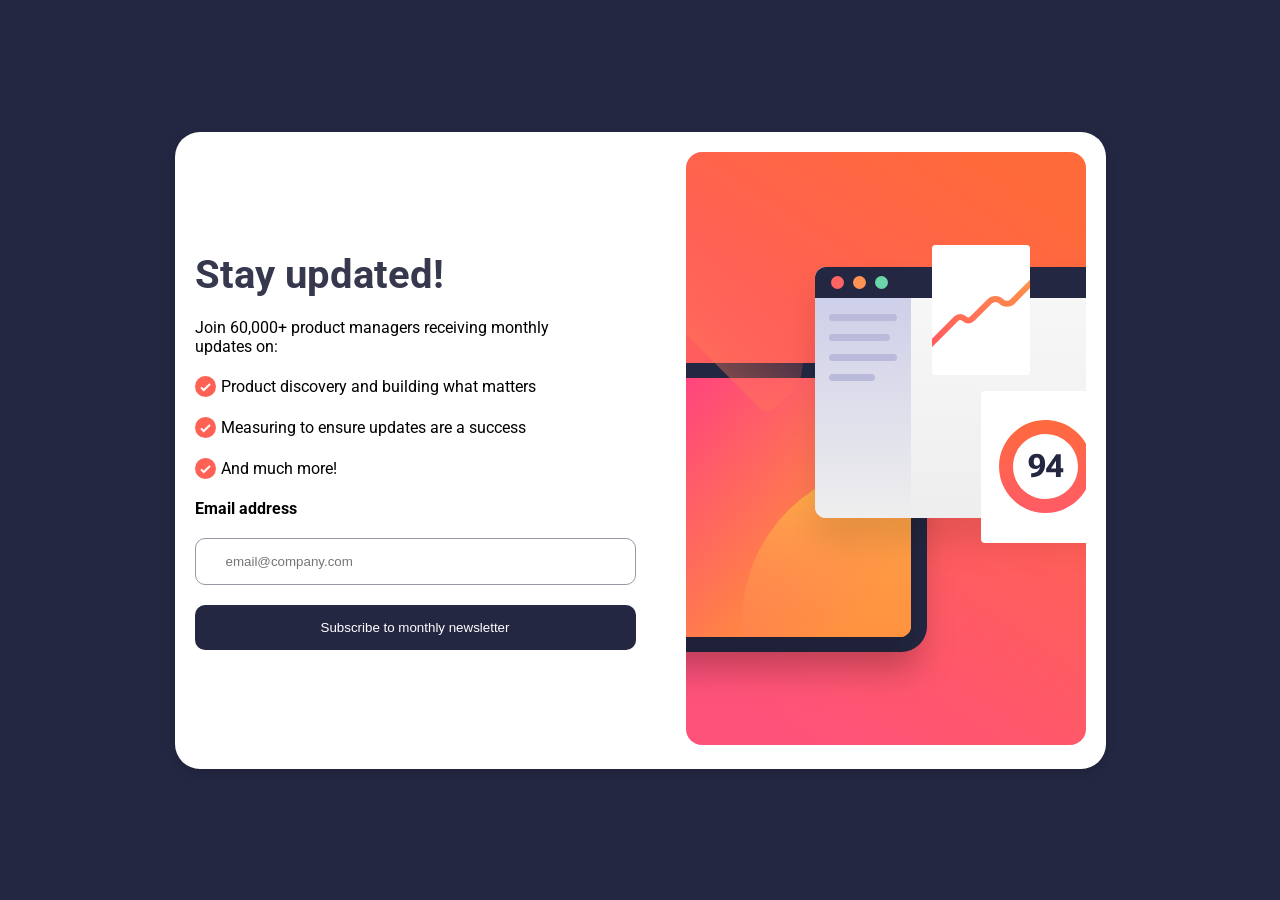
==== index.html @ d439b949 "initial commit" ====
<!doctype html>
<html lang="en">
  <head>
    <meta charset="UTF-8" />
    <meta name="viewport" content="width=device-width, initial-scale=1.0" />
    <title>newsletter</title>
    <link rel="stylesheet" href="style.css" />
    <link rel="preconnect" href="https://fonts.googleapis.com" />
    <link rel="preconnect" href="https://fonts.gstatic.com" crossorigin />
    <link
      href="https://fonts.googleapis.com/css2?family=Roboto:ital,wght@0,100..900;1,100..900&display=swap"
      rel="stylesheet"
    />
  </head>
  <body>
    <div class="card-contents">
      <div class="card-left">
        <p class="form-title">Stay updated!</p>
        <p class="form-description">
          Join 60,000+ product managers receiving monthly updates on:
        </p>
        <div class="checklist">
          <img src="assets/images/icon-list.svg" alt="checkmark icon" />
          <p>Product discovery and building what matters</p>
        </div>
        <div class="checklist">
          <img src="assets/images/icon-list.svg" alt="checkmark icon" />
          <p>Measuring to ensure updates are a success</p>
        </div>
        <div class="checklist">
          <img src="assets/images/icon-list.svg" alt="checkmark icon" />
          <p>And much more!</p>
        </div>
        <div class="error-box">
          <p class="mail-text">Email address</p>
          <p class="error hidden">Valid Email Required</p>
        </div>
        <input
          class="mail-placeholder"
          type="email"
          id="email"
          placeholder="email@company.com"
        />
        <button class="subscribe-button">
          Subscribe to monthly newsletter
        </button>
      </div>
      <div class="card-photo">
        <picture>
          <source
            media="(min-width: 1024px)"
            srcset="assets/images/illustration-sign-up-desktop.svg"
          />
          <source
            media="(min-width: 600px)"
            srcset="assets/images/illustration-sign-up-tablet.svg"
          />
          <img src="assets/images/illustration-sign-up-mobile.svg" alt="" />
        </picture>
      </div>
    </div>

    <!-- sucess message  -->
    <div class="container hidden">
      <div class="success-card">
        <img class="success-icon" src="assets/images/icon-success.svg" alt="" />
        <p class="greeting-message">Thanks for subscribing!</p>
        <button class="dismiss-button">Dismiss Message</button>
      </div>
    </div>

    <script src="script.js"></script>
  </body>
</html>
---- style.css ----
* {
  margin: 0;
  box-sizing: border-box;
}

body {
  min-height: 100vh;
  padding: 20px;
  display: flex;
  align-items: center;
  font-family: "Roboto";
  background-color: hsl(234, 29%, 20%);
}

.form-title {
  font-size: 40px;
  font-weight: bold;
  color: hsl(235, 18%, 26%);
}

.form-description {
  width: 90%;
}

.card-contents {
  display: flex;
  align-items: center;
  margin: 0 auto;
  background-color: hsl(0, 0%, 100%);
  padding: 20px;
  border-radius: 25px;
  gap: 50px;
  box-shadow: 0px 4px 10px rgba(0, 0, 0, 0.15);
}

.card-left {
  display: flex;
  flex-direction: column;
  gap: 20px;
}

.checklist {
  display: flex;
  flex-direction: row;
  gap: 5px;
  align-items: center;
}

.error-box {
  display: flex;
  justify-content: space-between;
}

.error {
  color: hsl(4, 100%, 67%);
}

.mail-text {
  font-weight: bold;
}

/* .mail-placeholder {
  border-color: hsl(4, 100%, 67%);
  background-color: hsl(3, 76%, 95%);
  color: hsl(4, 100%, 67%);
} */

/* .error {
  display: inline;
} */

input,
.subscribe-button {
  padding: 15px 30px;
  border: none;
  border-radius: 10px;
  outline: none;
}

.subscribe-button {
  background-color: hsl(234, 29%, 20%);
  color: white;
  border: none;
  cursor: pointer;
  transition: background-color 0.6s ease;
}

.subscribe-button:active {
  background-color: hsl(4, 100%, 67%);
}

.subscribe-button:hover {
  background-color: hsl(4, 100%, 67%);
}

input {
  border: 1px solid hsl(233, 8%, 62%);
}

.hidden {
  display: none !important;
}

/* success message */

.success-icon {
  width: 80px;
}

.container {
  margin: 0 auto;
  background-color: hsl(0, 0%, 100%);
  padding: 10px 40px;
  border-radius: 25px;
  box-shadow: 0px 4px 10px rgba(0, 0, 0, 0.15);
  width: 30rem;
}

.success-card {
  display: flex;
  flex-direction: column;
  gap: 30px;
  padding: 10px 10px 10px 10px;
  width: 100%;
  max-width: 500px;
}

.greeting-message {
  font-size: 50px;
  line-height: 1;
  font-weight: bold;
}

.confirmation-message {
  width: 100%;
}

.dismiss-button {
  width: 100%;
  padding: 15px 30px;
  background-color: hsl(234, 29%, 20%);
  border: none;
  border-radius: 10px;
  color: white;
  transition: background-color 0.6s ease;
}

.dismiss-button:active {
  background-color: hsl(4, 100%, 67%);
}

.dismiss-button:hover {
  background-color: hsl(4, 100%, 67%);
}

/* media queries */
@media screen and (max-width: 900px) {
  .card-contents {
    display: flex;
    flex-direction: column-reverse;
    align-items: center;
  }

  .confirmation-message {
    margin-bottom: 80px;
  }
}
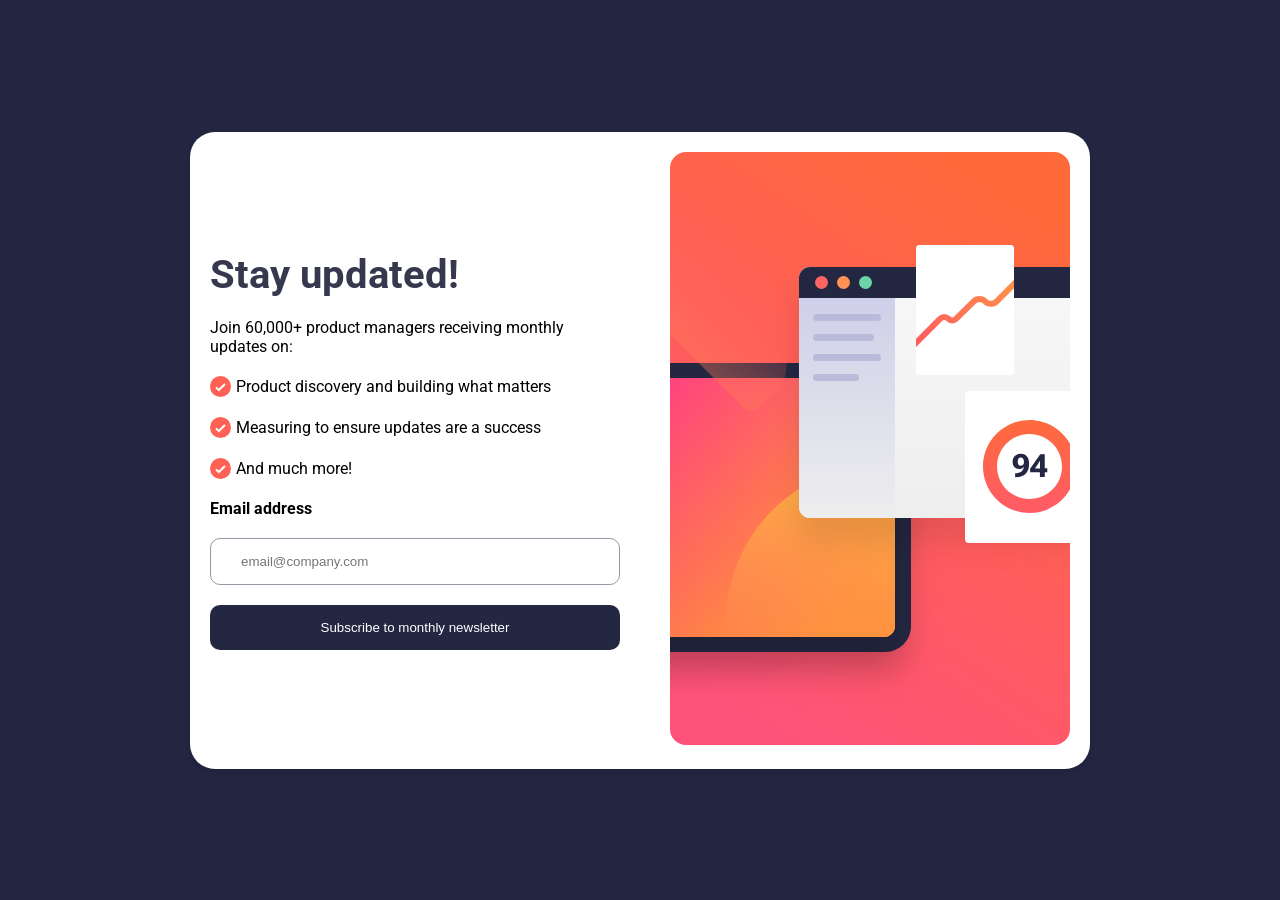
==== commit 43eaad11: "adjust card width" ====
--- a/index.html
+++ b/index.html
@@ -52,7 +52,7 @@
             srcset="assets/images/illustration-sign-up-desktop.svg"
           />
           <source
-            media="(min-width: 600px)"
+            media="(min-width: 800px)"
             srcset="assets/images/illustration-sign-up-tablet.svg"
           />
           <img src="assets/images/illustration-sign-up-mobile.svg" alt="" />
--- a/style.css
+++ b/style.css
@@ -1,5 +1,6 @@
 * {
   margin: 0;
+  padding: 0;
   box-sizing: border-box;
 }
 
@@ -31,6 +32,8 @@
   border-radius: 25px;
   gap: 50px;
   box-shadow: 0px 4px 10px rgba(0, 0, 0, 0.15);
+  width: 100%;
+  max-width: 900px;
 }
 
 .card-left {
